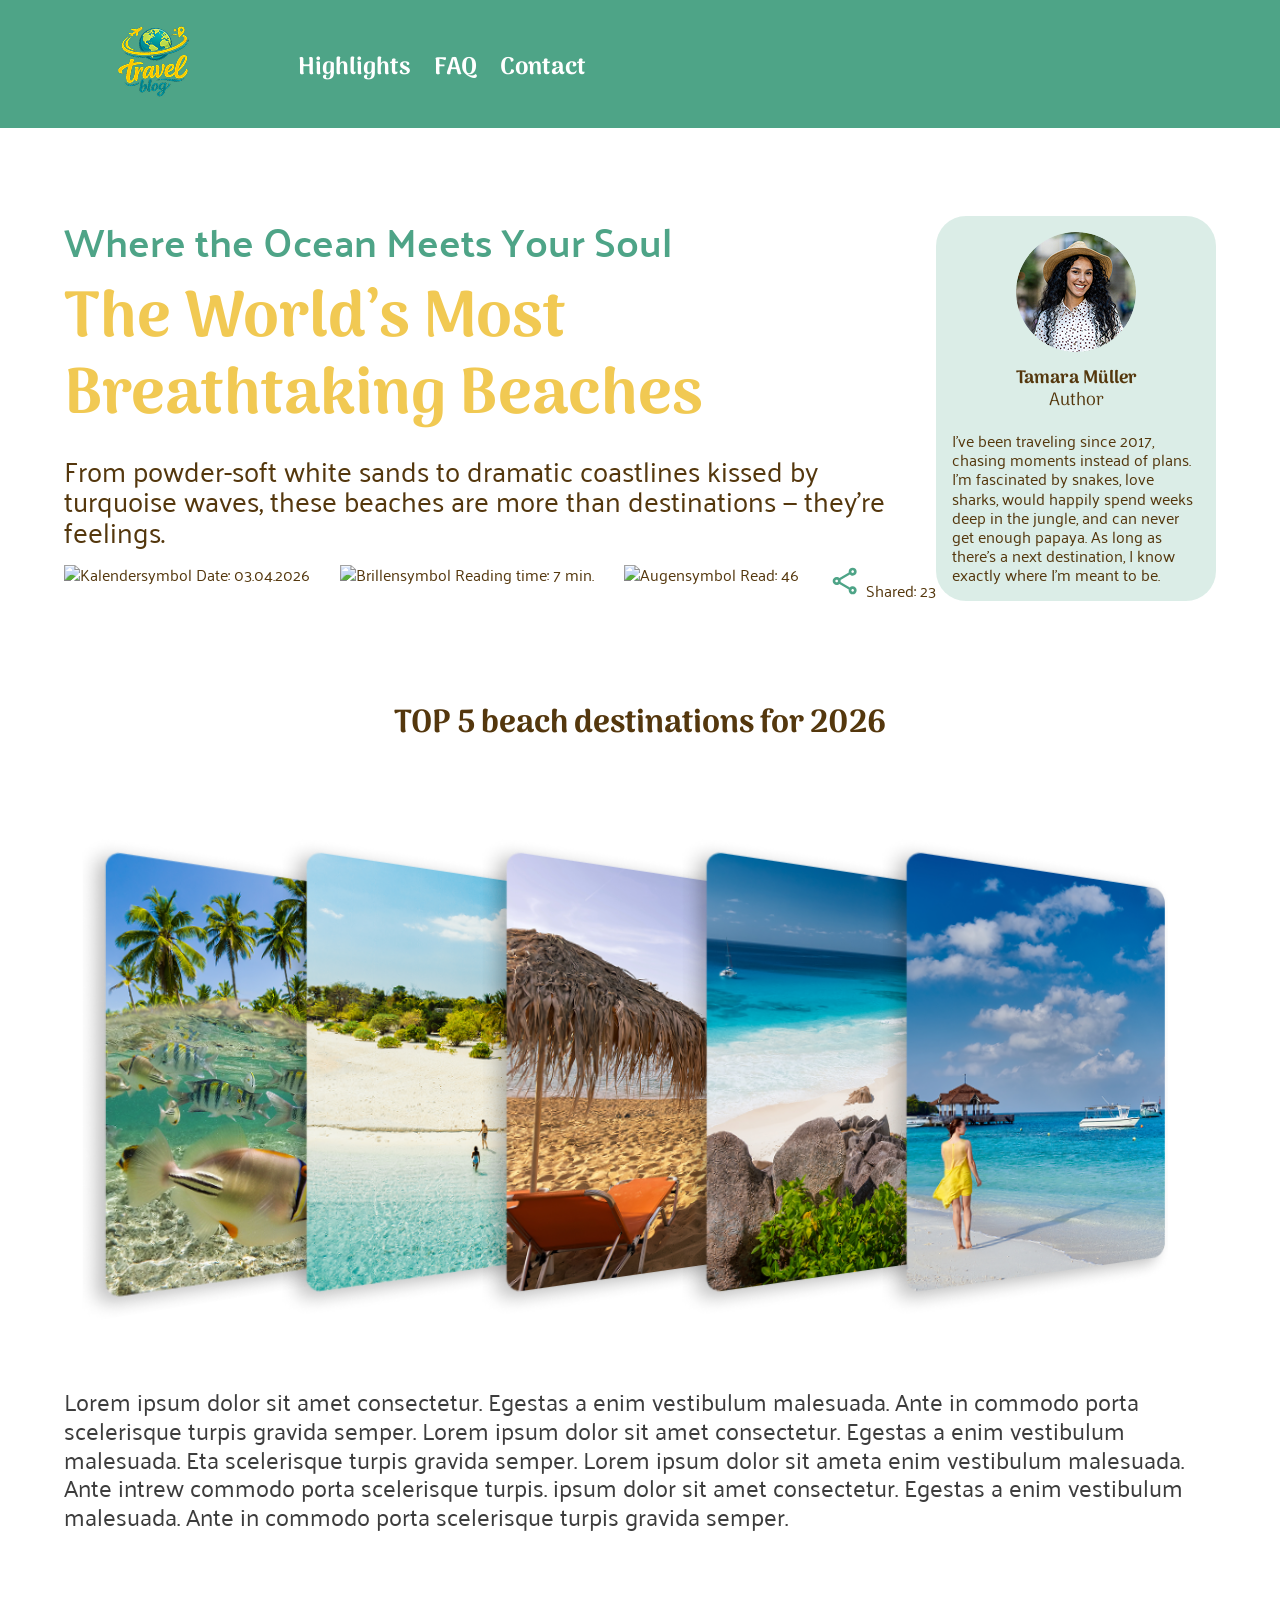
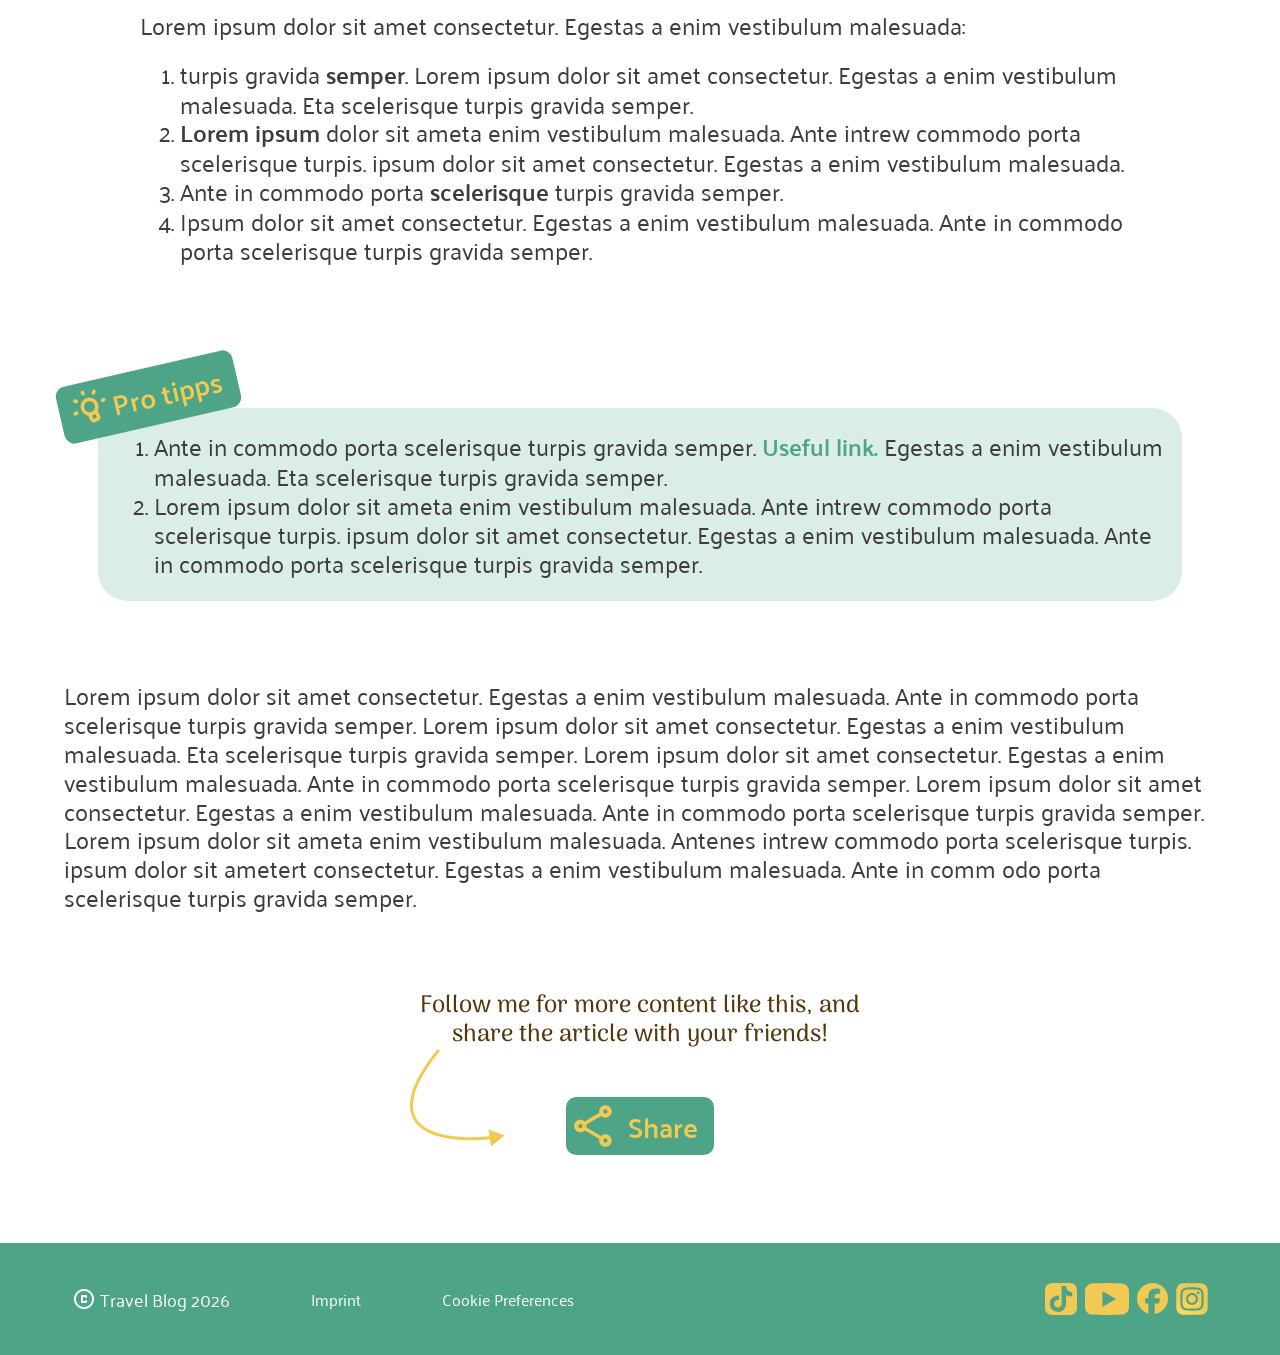
==== article-01-carousel.html @ adc6bc5c "fixed file names from _ to -" ====
<!DOCTYPE html>
<html lang="en">

<head>
  <meta charset="UTF-8">
  <meta name="viewport" content="width=device-width, initial-scale=1.0">
  <title>Travel Blog - Breathtaking Beaches</title>

  <link rel="stylesheet" href="./styles/standard.css">
  <link rel="stylesheet" href="./styles/variables.css">
  <link rel="stylesheet" href="./styles/fonts.css">
  <link rel="stylesheet" href="./styles/style-article-01.css">
  <link rel="shortcut icon" href="./assets/icon/favicon.png" type="image/x-icon">
</head>

<body>
  <header>
    <section>
      <a href="index.html"> <img src="./assets/images/logo travel-blog.png" alt="Rakete"></a>
      <nav>
        <ul>
          <li><a href="index.html#highlights">Highlights</a></li>
          <li><a href="index.html#faq">FAQ</a></li>
          <li><a href="index.html#contact">Contact</a></li>
        </ul>
      </nav>
    </section>
  </header>

  <main>
    <section class="top-block">
      <div class="article-head">
        <div class="article-heading-block">
          <p class="article-kicker">Where the Ocean Meets Your Soul</p>
          <h1 class="article-h1">The World’s Most Breathtaking Beaches</h1>
          <p class="article-intro">From powder-soft white sands to dramatic coastlines kissed by turquoise waves, these
            beaches are more than destinations — they’re feelings.</p>
          <div class="article-meta">
            <span><img src="./assets/icon/calendar_icon.png" alt="Kalendersymbol"> Date: 03.04.2026</span>
            <span><img src="./assets/icon/eyeglasses_icon.png" alt="Brillensymbol"> Reading time: 7 min.</span>
            <span><img src="./assets/icon/eye_icon.png" alt="Augensymbol"> Read: 46</span>
            <span><img src="./assets/icon/share_green.svg" alt="Teilensymbol"> Shared: 23</span>
          </div>
        </div>

        <div class="author-box">
          <figure class="author-photo">
            <img src="./assets/images/author-tamara.png" alt="Tamara M&uuml;ller">
          </figure>
          <div class="author-info">
            <p class="author-name">Tamara M&uuml;ller</p>
            <p class="author-role">Author</p>
          </div>
          <p class="author-bio">I've been traveling since 2017, chasing moments instead of plans. I'm fascinated by
            snakes, love sharks, would happily spend weeks deep in the jungle, and can never get enough papaya. As
            long as there's a next destination, I know exactly where I'm meant to be.</p>
        </div>
      </div>
    </section>

    <section class="carousel-section">
      <h2 class="article-h2">TOP 5 beach destinations for 2026</h2>
      <section class="rotating-slider">
        <input type="radio" name="art-scroller" id="art-slide-1" checked class="mobile-radio">
        <input type="radio" name="art-scroller" id="art-slide-2" class="mobile-radio">
        <input type="radio" name="art-scroller" id="art-slide-3" class="mobile-radio">
        <input type="radio" name="art-scroller" id="art-slide-4" class="mobile-radio">
        <input type="radio" name="art-scroller" id="art-slide-5" class="mobile-radio">

        <img src="./assets/images/carousel-card1.png" alt="" class="rotating-slider-element">
        <img src="./assets/images/carousel-card2.png" alt="" class="rotating-slider-element">
        <img src="./assets/images/carousel-card3.png" alt="" class="rotating-slider-element">
        <img src="./assets/images/carousel-card4.png" alt="" class="rotating-slider-element">
        <img src="./assets/images/carousel-card5.png" alt="" class="rotating-slider-element">

        <div class="slider-controls">
          <label for="art-slide-1"></label>
          <label for="art-slide-2"></label>
          <label for="art-slide-3"></label>
          <label for="art-slide-4"></label>
          <label for="art-slide-5"></label>
        </div>
      </section>
      <p>
        Lorem ipsum dolor sit amet consectetur. Egestas a enim vestibulum malesuada. Ante in commodo porta scelerisque
        turpis gravida semper. Lorem ipsum dolor sit amet consectetur. Egestas a enim vestibulum malesuada. Eta
        scelerisque turpis gravida semper. Lorem ipsum dolor sit ameta enim vestibulum malesuada. Ante intrew commodo
        porta scelerisque turpis. ipsum dolor sit amet consectetur. Egestas a enim vestibulum malesuada. Ante in commodo
        porta scelerisque turpis gravida semper.
      </p>
    </section>

    <section class="list-section">
      <p>Lorem ipsum dolor sit amet consectetur. Egestas a enim vestibulum malesuada:</p>
      <ol>
        <li>turpis gravida <strong>semper</strong>. Lorem ipsum dolor sit amet consectetur. Egestas a enim vestibulum
          malesuada. Eta scelerisque turpis gravida semper.</li>
        <li><strong>Lorem ipsum</strong> dolor sit ameta enim vestibulum malesuada. Ante intrew commodo porta
          scelerisque turpis. ipsum dolor sit amet consectetur. Egestas a enim vestibulum malesuada.</li>
        <li>Ante in commodo porta <strong>scelerisque</strong> turpis gravida semper.</li>
        <li>Ipsum dolor sit amet consectetur. Egestas a enim vestibulum malesuada. Ante in commodo porta scelerisque
          turpis gravida semper.</li>
      </ol>
    </section>

    <section class="pro-tipps-section">
      <div class="pro-tipps-tag">
        <img src="./assets/icon/bulb-icon.svg" alt="Glühbirne-Symbol"><span>Pro tipps</span>
      </div>
      <ol>
        <li>Ante in commodo porta scelerisque turpis gravida semper. <a href="#">Useful link.</a> Egestas a enim
          vestibulum malesuada.
          Eta scelerisque turpis gravida semper.</li>
        <li>Lorem ipsum dolor sit ameta enim vestibulum malesuada. Ante intrew commodo porta scelerisque turpis. ipsum
          dolor sit amet consectetur. Egestas a enim vestibulum malesuada. Ante in commodo porta scelerisque turpis
          gravida semper.</li>
      </ol>
    </section>

    <section>
      <p>
        Lorem ipsum dolor sit amet consectetur. Egestas a enim vestibulum malesuada. Ante in commodo porta scelerisque
        turpis gravida semper. Lorem ipsum dolor sit amet consectetur. Egestas a enim vestibulum malesuada. Eta
        scelerisque turpis gravida semper. Lorem ipsum dolor sit amet consectetur.
        Egestas a enim vestibulum malesuada. Ante in commodo porta scelerisque turpis gravida semper. Lorem ipsum dolor
        sit amet consectetur. Egestas a enim vestibulum malesuada. Ante in commodo porta scelerisque turpis gravida
        semper. Lorem ipsum dolor sit ameta enim vestibulum malesuada. Antenes intrew commodo porta scelerisque turpis.
        ipsum dolor sit ametert consectetur. Egestas a enim vestibulum malesuada. Ante in comm odo porta scelerisque
        turpis gravida semper.
      </p>
    </section>

    <section class="follow-me-wrapper">
      <section class="follow-me-block">
        <p>Follow me for more content like this, and <br>
          share the article with your friends!</p>
        <img src="./assets/images/curved-vector.png" alt="Geschwungener Pfeil" id="curved-vector">
        <input type="checkbox" id="share-toggle" class="share-toggle-checkbox">
        <label for="share-toggle" class="share-btn-label">
          <img src="./assets/icon/share_yellow.svg" alt="Teilenknopf">
          <span>Share</span>
          <div class="share-popout">
            <img src="./assets/icon/share_green.svg" alt="Zweites Bild">
            <div class="share-links">
              <a href="#">LinkedIn</a>
              <a href="#">WhatsApp</a>
            </div>
          </div>
        </label>
      </section>
    </section>
  </main>

  <footer>
    <div class="footer-content">
      <section class="company-data">
        <ul>
          <li><img src="./assets/icon/copyright_icon.png" alt="Copyright"><a href="index.html">Travel Blog 2026</a></li>
          <li><a href="imprint.html">Imprint</a></li>
          <li><a href="#">Cookie Preferences</a></li>
        </ul>
      </section>
      <section class="socialmedia">
        <a href="https://www.tiktok.com/de-DE/" target="_blank"><img src="./assets/icon/Tiktok_icon.svg"
            alt="TikTok"></a>
        <a href="https://www.youtube.de/" target="_blank"><img src="./assets/icon/youtube.svg" alt="YouTube"></a>
        <a href="https://www.facebook.com/" target="_blank"><img src="./assets/icon/facebook.svg" alt="Facebook"></a>
        <a href="https://www.instagram.com/" target="_blank"><img src="./assets/icon/Instagram_logo.svg"
            alt="Instagram"></a>
      </section>
    </div>

    <section class="mobile-footer-nav">
      <a href="index.html"><img src="./assets/icon/home.svg" alt="Home"></a>
      <a href="index.html#highlights"><img src="./assets/icon/rocket_icon.svg" alt="Highlights"></a>
      <a href="index.html#faq"><img src="./assets/icon/questionmark.svg" alt="FAQ"></a>
      <a href="index.html#contact"><img src="./assets/icon/person_icon.svg" alt="Contact"></a>
    </section>
  </footer>
</body>

</html>
---- styles/standard.css ----
* {
    margin: 0;
    box-sizing: border-box;
    scroll-behavior: smooth;
}

html {
    overflow-y: scroll; 
    overflow-x: hidden;
}

body {
    display: flex;
    flex-direction: column;
    min-height: 100vh;
    width: 100%;
    overflow-x: hidden;
}

/********************Header Section**************/
/************************************************/
header {
    display: flex;
    justify-content: start;
    align-items: center;

    padding: var(--main-frame);
    background-color: var(--bg-color-header);
    height: 128px;
}

header section {
    display: flex;
    justify-content: space-around;
    align-items: center;
    width: 50%;
}

@media (max-width: 768px) {
    header section {
        width: 100%;
        justify-content: center;
    }
}

header section img {
    width: 72px;
}

nav {
    width: 50%;
}

@media (max-width: 768px) {
    nav {
        display: none;
    }
}

nav ul {
    display: flex;
    justify-content: space-between;
    align-items: center;
    gap: 16px;

    padding: 0;
    list-style-type: none;
}

nav a {
    text-decoration: none;
    transition: 0.1s;
    position: relative;
}

nav a::after {
    content: "";
    position: absolute;
    left: 0;
    bottom: 0px;
    width: 110%;
    height: 18px;

    background-repeat: no-repeat;
    background-size: 100% 100%;

    opacity: 0;
    transition: opacity 0.2s ease-in-out;
}

nav li:nth-child(1) a::after {
    background-image: url('../assets/icon/swoosh-long.svg');
}

nav li:nth-child(2) a::after {
    background-image: url('../assets/icon/swoosh-short.svg');
}

nav li:nth-child(3) a::after {
    background-image: url('../assets/icon/swoosh-middle.svg');
}

nav a:hover {
    text-decoration: none;
    color: var(--primary-yellow);
}

nav a:hover::after {
    opacity: 1;
}

/********************Main Section****************/
/************************************************/
/********top-block********/
/**************************/
main {
    flex: 1;
    display: flex;
    flex-direction: column;
    align-items: center;
    gap: 80px;

    background-color: var(--bg-color-main);
}

@media (max-width: 1279px) {
    main {
        gap: 40px;
    }
}

@media (max-width: 768px) {
    main {
        gap: 40px;
    }
}

.top-block {
    display: flex;
    flex-direction: column;
    gap: 48px;

    width: 100%;
}

.article-head {
    display: flex;
    justify-content: space-between;
}

/* --- Tablet-View (1279px - 769px) --- */
@media (max-width: 1279px) {
    .article-head {
        display: grid;
        grid-template-columns: 1fr 280px;
        grid-template-rows: auto auto auto auto 1fr;
        column-gap: 48px;
        row-gap: 16px;
    }
}

/* --- Smartphone-View (< 769px) --- */
@media (max-width: 768px) {
    .article-head {
        display: flex;
        flex-direction: column;
        gap: 48px;
    }
}

.article-heading-block {
    display: flex;
    flex-direction: column;
    justify-content: space-between;
    max-width: 65ch;
}

@media (max-width: 1279px) {
    .article-heading-block {
        display: contents;
    }

    .article-kicker {
        grid-column: 1 / 3;
        grid-row: 1 / 2;
    }

    .article-h1 {
        grid-column: 1 / 3;
        grid-row: 2 / 3;
        margin-bottom: 16px;
    }

    .article-intro {
        grid-column: 1 / 2;
        grid-row: 3 / 4;
    }

    .article-meta {
        grid-column: 1 / 2;
        grid-row: 4 / 5;
        margin-top: 32px;
    }
}

@media (max-width: 768px) {
    .article-heading-block {
        display: flex;
        max-width: 100%;
        gap: 24px;
    }
}

.article-meta {
    display: flex;
    gap: 32px;
}

.article-meta span {
    white-space: nowrap;
}

@media (max-width: 1279px) {
    .article-meta {
        display: grid;
        grid-template-columns: repeat(2, max-content);
        gap: 16px 32px;
    }
}

@media (max-width: 768px) {
    .article-meta {
        display: grid;
        grid-template-columns: repeat(2, minmax(0, 1fr));
        gap: 12px 24px;
    }
}

@media (max-width: 480px) {
    .article-meta {
        grid-template-columns: 1fr;
    }
}

/* author-box */
/**************/
.author-box {
    display: flex;
    flex-direction: column;
    align-items: center;
    gap: 4px;

    background-color: var(--primary-green-light);
    border-radius: 30px;
    padding: 16px;
    text-align: center;
    max-width: 280px;
    max-height: 390px;
}

@media (max-width: 1279px) {
    .author-box {
        grid-column: 2 / 3;
        grid-row: 3 / 6;
    }
}

@media (max-width: 768px) {
    .author-box {
        max-width: 100%;
        max-height: fit-content;
    }
}

.author-photo {
    width: 120px;
    height: 120px;
    border-radius: 50%;
    flex-shrink: 0;
    overflow: hidden;
    margin-bottom: 12px;
}

.author-role {
    margin-bottom: 16px;
}

/************Follow-Me-Wrapper***************/
/******************************************/
.follow-me-wrapper {
    display: flex;
    justify-content: center;
}

.follow-me-block {
    display: flex;
    flex-direction: column;
    align-items: center;
    text-align: center;
    gap: 48px;

    width: 100%;
    max-width: 500px;
    position: relative;
}

#curved-vector {
    position: absolute;
    bottom: 0;
    left: -10px;
    padding-bottom: 8px;
}

@media (max-width: 480px) {
    #curved-vector {
        width: 60px; 
        height: auto;
        left: 0px;
    }
}

.share-toggle-checkbox {
    display: none;
}

.share-btn-label {
    cursor: pointer;
    display: flex;
    justify-content: center;
    align-items: center;
    background-color: var(--primary-green);
    border-radius: 10px;
    max-width: 200px;
    
    height: 58px; 
    
    padding: 4px 16px 4px 4px;
    gap: 8px;
    
    font-family: 'Palanquin';
    font-weight: 700;
    font-size: 28px;
    line-height: 1.2;
    color: var(--primary-yellow);
    
    transition: all 0.3s ease;
    user-select: none;
    position: relative; 
}

.share-btn-label > img:first-of-type {
    display: block;
    width: 50px;
    height: auto;
    object-fit: contain;
    transition: all 0.4s ease;
}

.share-btn-label:active {
    transform: scale(0.95);
}

.share-toggle-checkbox:checked + .share-btn-label {
    background-color: var(--primary-yellow);
    color: var(--primary-green);
    padding: 4px 16px; 
    transform: translateX(-20px);
}

.share-toggle-checkbox:checked + .share-btn-label:active {
    transform: translateX(-20px) scale(0.95);
}

.share-toggle-checkbox:checked + .share-btn-label > img:first-of-type {
    width: 0;
    opacity: 0;
    margin-right: -8px; 
    transform: scale(0);
}

.share-popout {
    position: absolute;
    left: calc(100% + 16px); 
    top: 50%;
    
    display: flex;
    align-items: center;
    gap: 6px;
    
    opacity: 0;
    visibility: hidden;
    transform: translateY(-50%) translateX(-15px) scale(0.9);
    transition: all 0.4s cubic-bezier(0.175, 0.885, 0.32, 1.275); 
}

.share-popout img {
    height: 40px; 
    width: auto;
}

.share-links {
    display: flex;
    flex-direction: column;
    align-items: start;
    gap: 10px;
}

.share-links a {
    font-family: 'Palanquin';
    font-weight: 700;
    font-size: 16px; 
    color: var(--primary-green);
    text-decoration: none;
    line-height: 1;
}

.share-links a:hover {
    text-decoration: underline;
}

.share-toggle-checkbox:checked + .share-btn-label .share-popout {
    opacity: 1;
    visibility: visible;
    transform: translateY(-50%) translateX(0) scale(1);
}

@media (max-width: 768px) {
    .share-btn-label {
        max-width: 140px;
        height: 44px;
        padding: 2px 8px 2px 2px;
    }

    .share-toggle-checkbox:checked + .share-btn-label {
        padding: 2px 12px;
    }

    .share-btn-label > img:first-of-type {
        width: 32px; 
    }

    .share-btn-label span {
        font-size: 20px;
    }
    
    .share-popout {
        left: calc(100% + 12px);
        gap: 8px;
    }

    .share-popout img {
        height: 30px;
    }

    .share-links a {
        font-size: 14px; 
    }
}

/**************Pro-Tipps-Section*****************/
/************************************************/
.pro-tipps-section {
    position: relative;
    background-color: var(--primary-green-light);
    max-width: 1084px;
    border-radius: 30px;
    padding: 24px 16px;
}

.pro-tipps-section a {
    text-decoration: none;
}

.pro-tipps-section a:hover {
    text-decoration: underline;
}

.pro-tipps-tag {
    position: absolute;
    top: -40px;
    left: -40px;
    transform: rotate(-13deg);

    display: flex;
    justify-content: center;
    align-items: center;

    background-color: var(--primary-green);
    border-radius: 10px;
    max-width: 200px;
    max-height: 64px;
    padding: 4px 16px 4px 4px;
}

@media (max-width: 768px) {
    .pro-tipps-tag {
        top: -24px;
        left: -16px;
        max-width: 140px;
        max-height: 44px;
        padding: 2px 8px 2px 2px;
    }
}

.pro-tipps-tag img {
    max-width: 50px;
}

@media (max-width: 768px) {
    .pro-tipps-tag img {
        max-width: 32px;
    }
}

/********************Footer Section**************/
/************************************************/
footer {
    display: flex;
    justify-content: center;
    padding: 0;
    background-color: var(--bg-color-footer);
}

.footer-content {
    display: flex;
    justify-content: space-between;
    align-items: center;
    padding: var(--main-frame);
    padding-top: 32px;
    padding-bottom: 32px;
    width: 100%;
}

@media (max-width: 768px) {
    .footer-content {
        justify-content: space-between;
        align-items: center;
        gap: 8px;
        padding-left: 16px;
        padding-right: 16px;
    }
}

footer ul li a {
    text-decoration: none;
}

footer ul li a:hover {
    text-decoration: underline;
}

.company-data {
    width: 45%;
}

@media (max-width: 1279px) {
    .company-data {
        width: auto;
    }
}

@media (max-width: 768px) {
    .company-data {
        width: 100%;
    }
}

.company-data ul {
    display: flex;
    justify-content: space-between;
    padding: 8px;
    margin: 0;
    list-style-type: none;
}

@media (max-width: 1279px) {
    .company-data ul {
        gap: 16px;
    }
}

@media (max-width: 768px) {
    .company-data ul {
        flex-direction: column;
        align-items: flex-start;
        gap: 8px;
        padding: 0;
    }
}

.company-data li {
    display: flex;
    justify-content: center;
    align-items: center;
    margin: 0;
    padding: 0;
    gap: 4px;
    line-height: 1;
}

.company-data li:first-child,
.company-data li:first-child a {
    font-size: 18px;
}

@media (max-width: 1279px) {
    .company-data li {
        white-space: nowrap;
    }
}

.company-data img {
    width: 24px;
    display: block;
}

.socialmedia {
    display: flex;
    justify-content: space-between;
    align-items: center;
    gap: 8px;
    padding: 8px;
}

.socialmedia a {
    display: flex;
    align-items: center; 
}

@media (max-width: 768px) {
    .socialmedia {
        padding: 0;
    }
}

.socialmedia img {
    height: 32px;
    width: auto;
    display: block;
    object-fit: contain;
}

.socialmedia ul {
    padding: 0;
    list-style-type: none;
}

/* --- (320px - 480px) --- */
@media (max-width: 480px) {
    .company-data ul li,
    .company-data ul li a {
        font-size: 14px; 
        line-height: 1;
    }

    .company-data img {
        width: 18px; 
    }

    .socialmedia img {
        height: 22px;
        width: auto;
    }

    .socialmedia {
        gap: 6px;
    }
}
/******************** Mobile Footer Navigation ***************/
/*************************************************************/
.mobile-footer-nav {
    display: none;
}

@media (max-width: 768px) {
    main {
        padding-bottom: 32px;
    }

    footer {
        padding-bottom: 90px;
    }

    .mobile-footer-nav {
        display: flex;
        position: fixed;
        bottom: 0;
        left: 0;
        z-index: 1000;
        justify-content: space-around;
        align-items: center;
        background-color: var(--primary-yellow);
        padding: 24px 25px;
        width: 100%;
        gap: 16px;
    }

    .mobile-footer-nav a {
        display: flex;
        align-items: center;
        justify-content: center;
    }

    .mobile-footer-nav img {
        height: auto;
    }
}

@media (max-width: 480px) {
    .mobile-footer-nav {
        padding: 12px 16px;
        gap: 8px;
    }

    .mobile-footer-nav img {
        height: 24px;
    }

    footer {
        padding-bottom: 45px;
    }
}
---- styles/variables.css ----
:root {
  --bg-color-header: var(--primary-green);
  --bg-color-main: var(--primary-white);
  --bg-color-footer: var(--primary-green);
  --carousel: var(--primary-white);

  --primary-green: rgba(78, 164, 135, 1);
  --primary-green-light: rgba(78, 164, 135, 0.2);
  --primary-yellow: rgba(241, 201, 83, 1);
  --primary-white: rgba(255, 255, 255, 1);
  --secondary-brown: rgba(84, 55, 13, 1);

  --main-frame: 8px max(calc(50% - 720px), 64px);
}

@media (max-width: 768px) {
    :root {
        --main-frame: 8px max(calc(50% - 720px), 16px);
    }
}
---- styles/fonts.css ----
/******************** Font Faces ****************/
/************************************************/

/* arima-regular - latin */
@font-face {
  font-display: swap;
  /* Check https://developer.mozilla.org/en-US/docs/Web/CSS/@font-face/font-display for other options. */
  font-family: 'Arima';
  font-style: normal;
  font-weight: 400;
  src: url('../assets/fonts/arima-v7-latin-regular.woff2') format('woff2');
  /* Chrome 36+, Opera 23+, Firefox 39+, Safari 12+, iOS 10+ */
}

/* arima-500 - latin */
@font-face {
  font-display: swap;
  /* Check https://developer.mozilla.org/en-US/docs/Web/CSS/@font-face/font-display for other options. */
  font-family: 'Arima';
  font-style: normal;
  font-weight: 500;
  src: url('../assets/fonts/arima-v7-latin-500.woff2') format('woff2');
  /* Chrome 36+, Opera 23+, Firefox 39+, Safari 12+, iOS 10+ */
}

/* arima-700 - latin */
@font-face {
  font-display: swap;
  /* Check https://developer.mozilla.org/en-US/docs/Web/CSS/@font-face/font-display for other options. */
  font-family: 'Arima';
  font-style: normal;
  font-weight: 700;
  src: url('../assets/fonts/arima-v7-latin-700.woff2') format('woff2');
  /* Chrome 36+, Opera 23+, Firefox 39+, Safari 12+, iOS 10+ */
}

/* palanquin-regular - latin */
@font-face {
  font-display: swap;
  /* Check https://developer.mozilla.org/en-US/docs/Web/CSS/@font-face/font-display for other options. */
  font-family: 'Palanquin';
  font-style: normal;
  font-weight: 400;
  src: url('../assets/fonts/palanquin-v17-latin-regular.woff2') format('woff2');
  /* Chrome 36+, Opera 23+, Firefox 39+, Safari 12+, iOS 10+ */
}

/* palanquin-600 - latin */
@font-face {
  font-display: swap;
  /* Check https://developer.mozilla.org/en-US/docs/Web/CSS/@font-face/font-display for other options. */
  font-family: 'Palanquin';
  font-style: normal;
  font-weight: 600;
  src: url('../assets/fonts/palanquin-v17-latin-600.woff2') format('woff2');
  /* Chrome 36+, Opera 23+, Firefox 39+, Safari 12+, iOS 10+ */
}


/******************** Global Styles *************/
/************************************************/

body {
  font-family: 'Palanquin';
  font-weight: 400;
  font-size: 24px;
  line-height: 1.2;
  color: rgba(61, 61, 61, 1);
}

@media (max-width: 1279px) {
  body {
    font-size: 20px;
  }
}

@media (max-width: 768px) {
  body {
    font-size: 16px;
  }
}

h1 {
  font-family: 'Arima';
  font-weight: 700;
  font-size: 60px;
  line-height: 1.2;
  text-align: center;
  color: var(--secondary-brown);
}

@media (max-width: 1279px) {
    h1 {
        font-size: 38px;
    }
}

h2 {
  font-family: 'Arima';
  font-weight: 700;
  font-size: 52px;
  line-height: 1.2;
  text-align: center;
  color: var(--primary-green);
  margin: 24px;
}

@media (max-width: 1279px) {
  h2 {
    font-size: 46px;
  }
}

@media (max-width: 768px) {
  h2 {
    font-size: 40px;
  }
}

h3 {
  font-family: 'Palanquin';
  font-weight: 600;
  font-size: 48px;
  line-height: 1.0;
  color: var(--carousel);
}

@media (max-width: 1279px) {
  h3 {
    font-size: 36px;
    line-height: 1.0;
    padding-top: 0;
    margin-top: 0;
  }
}

@media (max-width: 768px) {
  h3 {
    font-size: 28px;
  }
}

.btn {
  font-family: 'Arima';
  font-weight: 700;
  font-size: 24px;
  line-height: 1.2;
  letter-spacing: 0.05em;
  color: rgba(115, 115, 115, 1);
}


/******************** Header Section ************/
/************************************************/

nav a {
  font-family: 'Arima';
  font-weight: 700;
  font-size: 24px;
  line-height: 0.8;
  color: var(--primary-white);
}


/******************** Main Section **************/
/************************************************/

/* --- Article Head & Meta --- */
.article-kicker {
  font-family: 'Palanquin';
  font-weight: 600;
  font-size: 40px;
  line-height: 1.2;
  color: var(--primary-green);
}

@media (max-width: 1279px) {
  .article-kicker {
    font-size: 30px;
  }
}

@media (max-width: 768px) {
  .article-kicker {
    font-size: 20px;
  }
}

.article-h1 {
  font-family: 'Arima';
  font-weight: 700;
  font-size: 64px;
  line-height: 1.2;
  text-align: start;
  color: var(--primary-yellow);
}

@media (max-width: 1279px) {
  .article-h1 {
    font-size: 50px;
  }
}

@media (max-width: 768px) {
  .article-h1 {
    font-size: 40px;
  }
}

.article-h2 {
  font-family: 'Arima';
  font-weight: 600;
  font-size: 32px;
  line-height: 1.2;
  text-align: center;
  color: var(--secondary-brown);
}

@media (max-width: 1279px) {
  .article-h2 {
    font-size: 26px;
    margin-bottom: 0;
  }
}

@media (max-width: 768px) {
  .article-h2 {
    font-size: 20px;
  }
}

.article-intro {
  font-family: 'Palanquin';
  font-weight: 400;
  font-size: 28px;
  line-height: 1.1;
  color: var(--secondary-brown);
}

@media (max-width: 1279px) {
  .article-intro {
    font-size: 24px;
  }
}

@media (max-width: 768px) {
  .article-intro {
    font-size: 18px;
  }
}

.article-meta {
  font-family: 'Palanquin';
  font-weight: 400;
  font-size: 16px;
  line-height: 1.2;
  color: var(--secondary-brown);
}

/* --- Author Box --- */
.author-info {
  font-family: 'Arima';
  color: var(--secondary-brown);
  font-size: 1.12rem;
}

.author-name {
  font-family: 'Arima';
  font-weight: 700;
  font-size: 18px;
  line-height: 1.2;
  color: var(--secondary-brown);
}

.author-role {
  font-family: 'Arima';
  font-weight: 400;
  font-size: 1.12rem;
  color: var(--secondary-brown);
}

.author-bio {
  font-family: 'Palanquin';
  font-weight: 400;
  font-size: 1rem;
  line-height: 1.2;
  text-align: left;
  color: var(--secondary-brown);
}

/* --- Highlights & Scroller --- */
.scroller-overlay-text p {
  font-family: 'Palanquin';
  font-size: 28px;
  line-height: 1.1;
  color: var(--carousel);
}

/* --- FAQ Section --- */
.faq-question {
  font-family: 'Palanquin';
  font-weight: 700;
  font-size: 24px;
  line-height: 1.2;
  color: var(--secondary-brown);
}

@media (max-width: 1279px) {
  .faq-question {
    font-size: 20px;
  }
}

@media (max-width: 768px) {
  .faq-question {
    font-size: 16px;
  }
}

.faq-answer {
  font-family: 'Palanquin';
  font-weight: 500;
  font-size: 16px;
  line-height: 1.2;
  color: var(--secondary-brown);
}

/* --- Contact Form & Mixed Texts --- */
.contact-form,
#contact-heading p,
.highlights-section p {
  font-family: 'Palanquin';
  font-weight: 500;
  font-size: 24px;
  line-height: 1.2;
  color: var(--secondary-brown);
}

@media (max-width: 768px) {

  .contact-form,
  #contact-heading p,
  .highlights-section p {
    font-size: 24px;
  }
}

.form-consent {
  font-family: 'Palanquin';
  font-weight: 400;
  font-size: 15px;
  line-height: 1.2;
  color: var(--secondary-brown);
}

/* --- Pro Tipps Section --- */
.pro-tipps-tag {
  font-family: 'Palanquin';
  font-weight: 700;
  font-size: 28px;
  line-height: 1.2;
  color: var(--primary-yellow);
}

@media (max-width: 768px) {
  .pro-tipps-tag span {
    font-size: 20px;
  }
}

.pro-tipps-section a {
  font-family: 'Palanquin';
  font-weight: 700;
  font-size: 24px;
  line-height: 1.2;
  color: var(--primary-green);
}

@media (max-width: 1279px) {
  .pro-tipps-section a {
    font-size: 20px;
  }
}

@media (max-width: 768px) {
  .pro-tipps-section a {
    font-size: 16px;
  }
}

/* --- Follow Me Section --- */
.follow-me-block p {
  font-family: 'Arima';
  font-weight: 500;
  font-size: 24px;
  line-height: 1.2;
  text-align: center;
  color: var(--secondary-brown);
}

@media (max-width: 1279px) {
  .follow-me-block p {
    font-size: 21px;
  }
}

/* --- Smartphone-Ansicht (< 769px) --- */
@media (max-width: 768px) {
  .follow-me-block p {
    font-size: 18px;
  }
}

@media (max-width: 480px) {
    .article-h1, h1 {
        font-size: 32px;
    }
    .article-h2, h2 {
        font-size: 26px;
    }
    h3 {
        font-size: 22px;
    }
    .article-intro {
        font-size: 16px;
    }
}


/******************** Footer Section ************/
/************************************************/

footer a {
  font-family: 'Palanquin';
  font-weight: 400;
  font-size: 16px;
  line-height: 1.2;
  color: var(--primary-white);
}
---- styles/style-article-01.css ----
/********************Main Section****************/
/************************************************/
main {
    margin: var(--main-frame);
    padding-top: 80px;
    padding-bottom: 80px;
}

@media (max-width: 768px) {
    main {
        padding-top: 40px;
        padding-bottom: 40px;
    }
}

/********************carousel-section****************/
/***************************************************/
.carousel-section {
    display: flex;
    flex-direction: column;
    align-items: center;
    justify-content: center;
    gap: 60px;
}

@media (max-width: 1279px) {
    .carousel-section {
        gap: 0;
    }
}

@media (max-width: 768px) {
    .carousel-section {
        gap: 0px;
    }
}

/* --- 1. Globale & Desktop Carousel Styles --- */
.rotating-slider {
    display: flex;
    justify-content: center;
    align-items: center;
    width: 100%;
    max-width: 1350px;
    height: 440px;
    margin: 30px auto;
}

.mobile-radio,
.slider-controls {
    display: none;
}

.rotating-slider-element {
    z-index: 1;
    width: 300px;
    height: 440px;
    margin: 0 -50px;

    transform: perspective(500px) rotateY(20deg);
    transform-origin: center;

    transition: all 400ms ease-in-out;
    object-fit: cover;
    border-radius: 12px;
}

.rotating-slider-element:first-child {
    margin-left: 0;
}

.rotating-slider-element:last-child {
    margin-right: 0;
}

@media (min-width: 1280px) and (hover: hover) and (pointer: fine) {
    .rotating-slider-element:hover {
        z-index: 2;
        margin: 0 70px;
        transform: perspective(500px) rotateY(0deg) scaleX(1.3) scaleY(1.15);
    }

    .rotating-slider-element:hover~.rotating-slider-element {
        transform: perspective(500px) rotateY(-20deg);
        filter: brightness(50%);
    }
}

/* --- 2. Tablet (bis 1279px) --- */
@media (max-width: 1279px) {
    .rotating-slider {
        height: 320px;
    }

    .rotating-slider-element {
        width: 180px;
        height: 260px;
        margin: 0 -20px;
    }

    .rotating-slider-element:first-child {
        margin-left: 0;
    }

    .rotating-slider-element:last-child {
        margin-right: 0;
    }
}

/* --- 3. Tablet Klein (bis 868px) --- */
@media (max-width: 868px) {
    .rotating-slider {
        height: 280px;
    }
    .rotating-slider-element {
        width: 140px;
        height: 240px;
        margin: 0 -15px;
    }
}

/* --- 4. Mobile Navigation & Radio Logic (bis 768px) --- */
@media (max-width: 768px) {
    .rotating-slider {
        position: relative;
        justify-content: flex-start;
        flex-wrap: nowrap;
        overflow: hidden;
        
        width: 100vw;
        margin-left: calc(-50vw + 50%);
        margin-right: calc(-50vw + 50%);
        padding-left: calc(50vw - 100px);
        
        height: auto;
        gap: 16px;
        padding-bottom: 48px;
    }

    .slider-controls {
        display: flex;
        position: absolute;
        bottom: 0;
        left: 50%;
        transform: translateX(-50%);
        gap: 8px;
        z-index: 10;
    }

    .slider-controls label {
        display: block;
        width: 22px;
        height: 22px;
        background: var(--primary-green-light);
        border-radius: 20px;
        cursor: pointer;
        transition: all 0.3s ease;
    }

    .rotating-slider-element {
        flex: 0 0 200px !important;
        width: 200px !important;
        height: 293px !important;
        margin: 0 !important;
        
        opacity: 0;
        visibility: hidden;

        --x-offset: 0px;
        --y-rotate: 0deg;
        --scale: 0.85;
        --brightness: 0.6;
        
        transform: translateX(var(--x-offset)) perspective(500px) rotateY(var(--y-rotate)) scale(var(--scale)) !important;
        filter: brightness(var(--brightness));
        transform-origin: center;
        transition: transform 0.4s ease-in-out, opacity 0.3s ease, filter 0.4s ease, visibility 0.3s !important;
    }

    /* --- Radio Button Translation Logic --- */
    #art-slide-1:checked~.rotating-slider-element { --x-offset: 0px; }
    #art-slide-2:checked~.rotating-slider-element { --x-offset: calc(-1 * (200px + 16px)); }
    #art-slide-3:checked~.rotating-slider-element { --x-offset: calc(-2 * (200px + 16px)); }
    #art-slide-4:checked~.rotating-slider-element { --x-offset: calc(-3 * (200px + 16px)); }
    #art-slide-5:checked~.rotating-slider-element { --x-offset: calc(-4 * (200px + 16px)); }

    #art-slide-1:checked ~ .rotating-slider-element:nth-of-type(1) { --y-rotate: 0deg; --scale: 1; --brightness: 1; opacity: 1; visibility: visible; z-index: 5; }
    #art-slide-1:checked ~ .rotating-slider-element:nth-of-type(2) { --y-rotate: 25deg; --scale: 0.85; --brightness: 0.6; opacity: 1; visibility: visible; z-index: 1; }
    
    #art-slide-2:checked ~ .rotating-slider-element:nth-of-type(1) { --y-rotate: -25deg; --scale: 0.85; --brightness: 0.6; opacity: 1; visibility: visible; z-index: 1; }
    #art-slide-2:checked ~ .rotating-slider-element:nth-of-type(2) { --y-rotate: 0deg; --scale: 1; --brightness: 1; opacity: 1; visibility: visible; z-index: 5; }
    #art-slide-2:checked ~ .rotating-slider-element:nth-of-type(3) { --y-rotate: 25deg; --scale: 0.85; --brightness: 0.6; opacity: 1; visibility: visible; z-index: 1; }
    
    #art-slide-3:checked ~ .rotating-slider-element:nth-of-type(2) { --y-rotate: -25deg; --scale: 0.85; --brightness: 0.6; opacity: 1; visibility: visible; z-index: 1; }
    #art-slide-3:checked ~ .rotating-slider-element:nth-of-type(3) { --y-rotate: 0deg; --scale: 1; --brightness: 1; opacity: 1; visibility: visible; z-index: 5; }
    #art-slide-3:checked ~ .rotating-slider-element:nth-of-type(4) { --y-rotate: 25deg; --scale: 0.85; --brightness: 0.6; opacity: 1; visibility: visible; z-index: 1; }
    
    #art-slide-4:checked ~ .rotating-slider-element:nth-of-type(3) { --y-rotate: -25deg; --scale: 0.85; --brightness: 0.6; opacity: 1; visibility: visible; z-index: 1; }
    #art-slide-4:checked ~ .rotating-slider-element:nth-of-type(4) { --y-rotate: 0deg; --scale: 1; --brightness: 1; opacity: 1; visibility: visible; z-index: 5; }
    #art-slide-4:checked ~ .rotating-slider-element:nth-of-type(5) { --y-rotate: 25deg; --scale: 0.85; --brightness: 0.6; opacity: 1; visibility: visible; z-index: 1; }
    
    #art-slide-5:checked ~ .rotating-slider-element:nth-of-type(4) { --y-rotate: -25deg; --scale: 0.85; --brightness: 0.6; opacity: 1; visibility: visible; z-index: 1; }
    #art-slide-5:checked ~ .rotating-slider-element:nth-of-type(5) { --y-rotate: 0deg; --scale: 1; --brightness: 1; opacity: 1; visibility: visible; z-index: 5; }

    #art-slide-1:checked~.slider-controls label[for="art-slide-1"],
    #art-slide-2:checked~.slider-controls label[for="art-slide-2"],
    #art-slide-3:checked~.slider-controls label[for="art-slide-3"],
    #art-slide-4:checked~.slider-controls label[for="art-slide-4"],
    #art-slide-5:checked~.slider-controls label[for="art-slide-5"] {
        background: var(--primary-green);
        width: 40px;
    }
}


/********************List-section****************/
/************************************************/
.list-section {
    text-align: left;
    max-width: 1000px;
    margin-bottom: 64px;
}

@media (max-width: 768px) {
    .list-section {
        margin-bottom: 32px;
    }
}

.list-section p {
    padding-bottom: 20px;
}
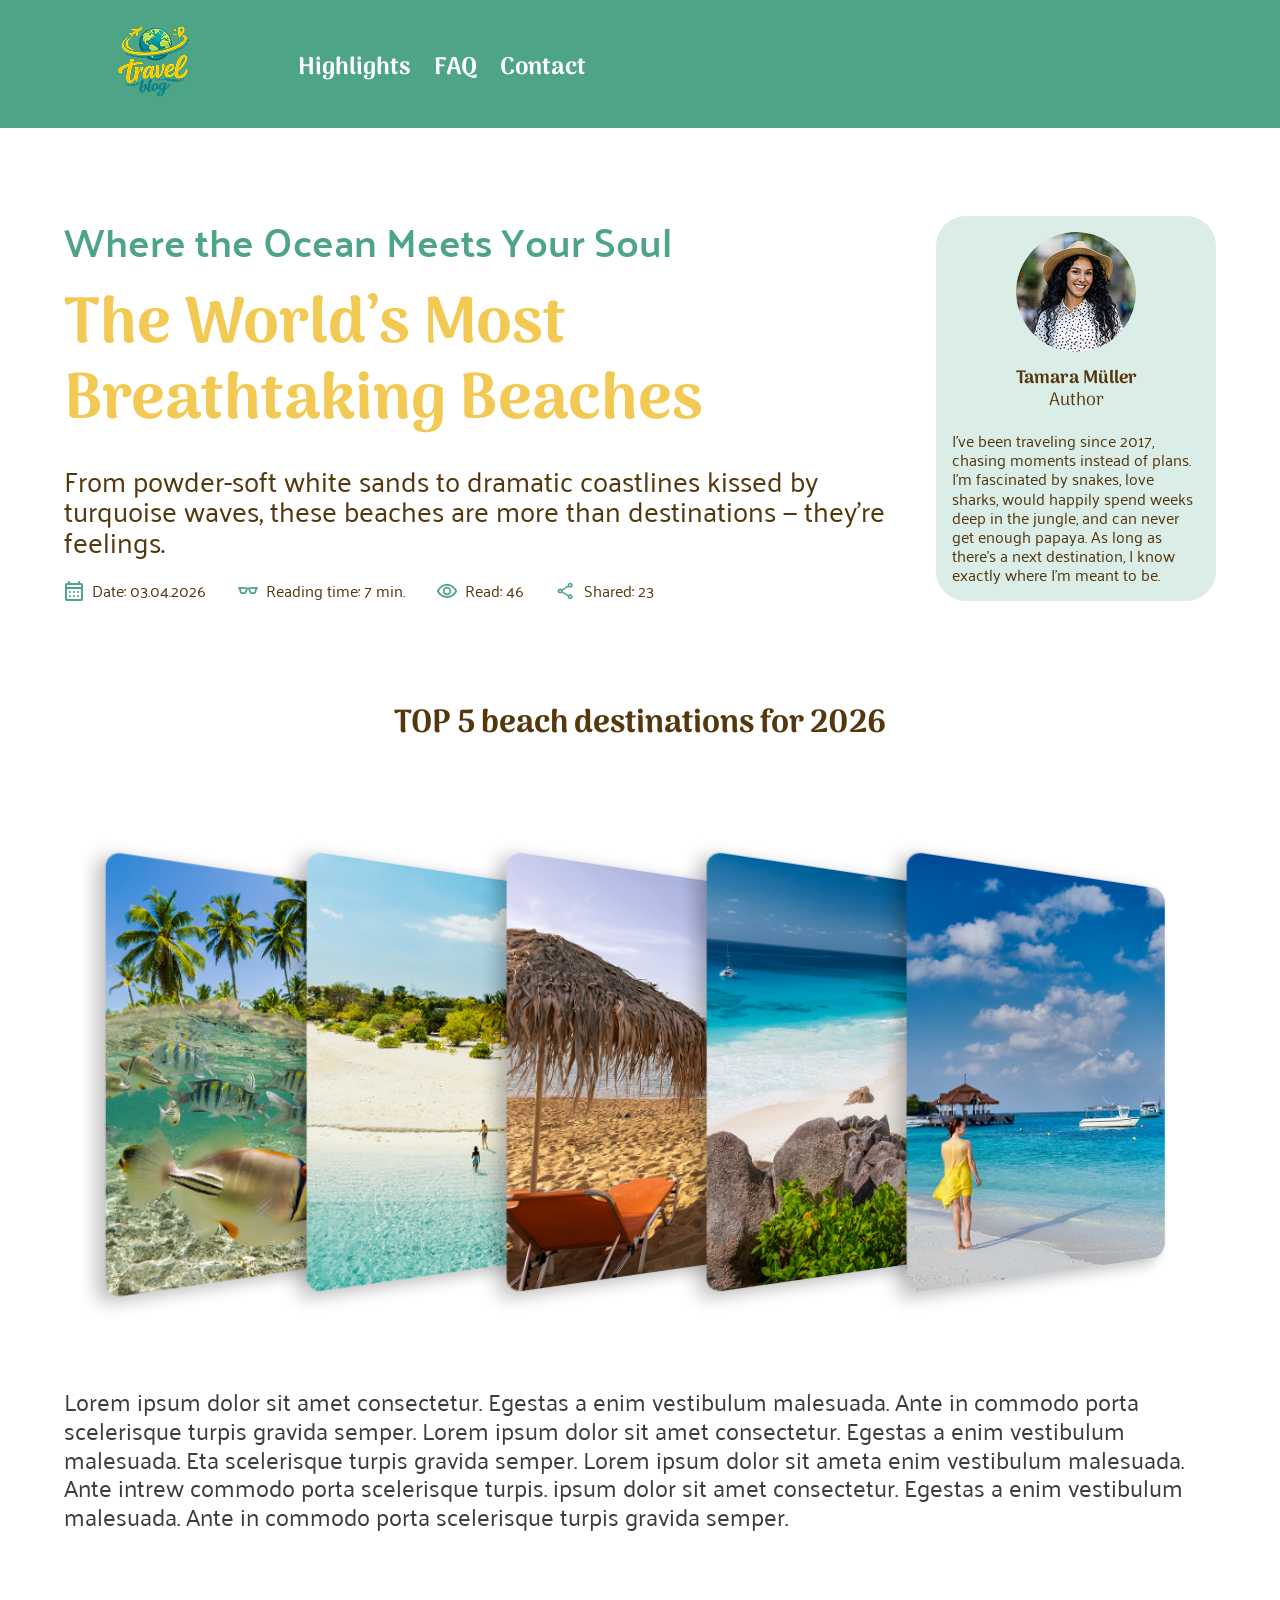
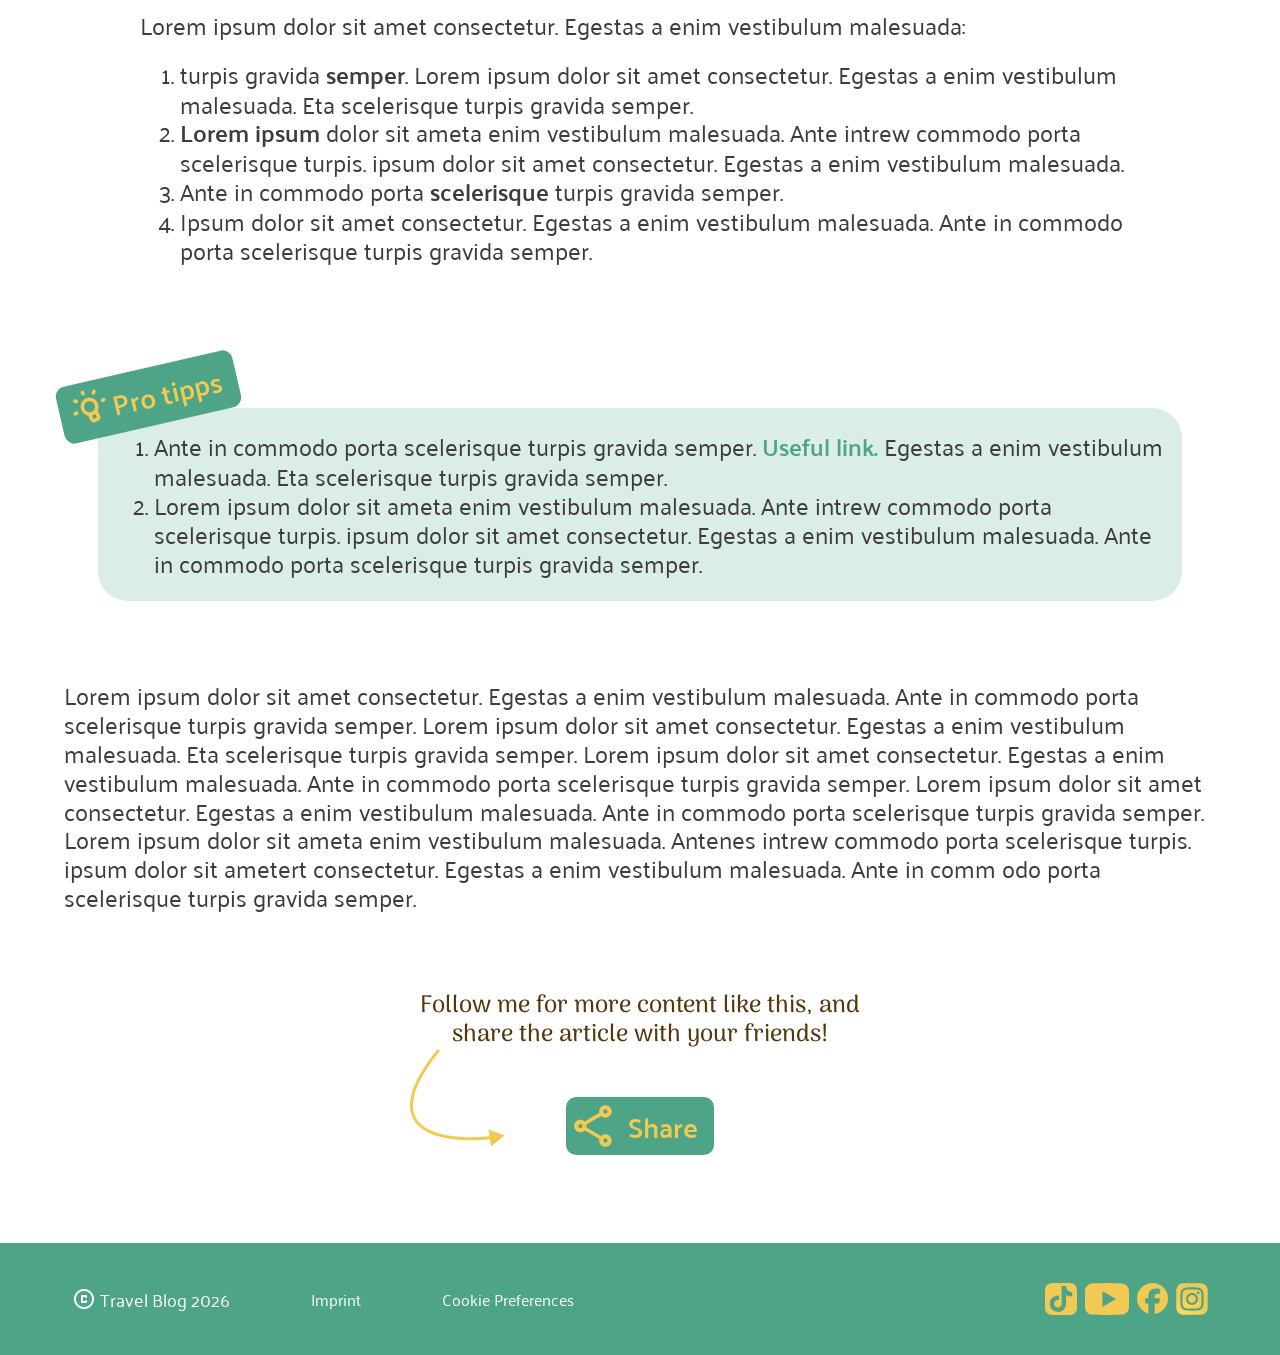
==== commit df961a19: "fixed icons in article-meta" ====
--- a/article-01-carousel.html
+++ b/article-01-carousel.html
@@ -36,9 +36,9 @@
           <p class="article-intro">From powder-soft white sands to dramatic coastlines kissed by turquoise waves, these
             beaches are more than destinations — they’re feelings.</p>
           <div class="article-meta">
-            <span><img src="./assets/icon/calendar_icon.png" alt="Kalendersymbol"> Date: 03.04.2026</span>
-            <span><img src="./assets/icon/eyeglasses_icon.png" alt="Brillensymbol"> Reading time: 7 min.</span>
-            <span><img src="./assets/icon/eye_icon.png" alt="Augensymbol"> Read: 46</span>
+            <span><img src="./assets/icon/calendar-icon.svg" alt="Kalendersymbol"> Date: 03.04.2026</span>
+            <span><img src="./assets/icon/eyeglasses-icon.svg" alt="Brillensymbol"> Reading time: 7 min.</span>
+            <span><img src="./assets/icon/eye-icon.svg" alt="Augensymbol"> Read: 46</span>
             <span><img src="./assets/icon/share_green.svg" alt="Teilensymbol"> Shared: 23</span>
           </div>
         </div>
--- a/styles/standard.css
+++ b/styles/standard.css
@@ -217,7 +217,17 @@
 }
 
 .article-meta span {
+    display: flex;
+    align-items: center;
+    gap: 8px;
     white-space: nowrap;
+}
+
+.article-meta img {
+    width: 20px;
+    height: 20px;
+    object-fit: contain;
+    flex-shrink: 0;
 }
 
 @media (max-width: 1279px) {
--- a/styles/style-article-01.css
+++ b/styles/style-article-01.css
@@ -86,7 +86,7 @@
     }
 }
 
-/* --- 2. Tablet (bis 1279px) --- */
+/* --- 2. Tablet (- 1279px) --- */
 @media (max-width: 1279px) {
     .rotating-slider {
         height: 320px;
@@ -107,7 +107,7 @@
     }
 }
 
-/* --- 3. Tablet Klein (bis 868px) --- */
+/* --- 3. Tablet Klein (- 868px) --- */
 @media (max-width: 868px) {
     .rotating-slider {
         height: 280px;
@@ -119,7 +119,7 @@
     }
 }
 
-/* --- 4. Mobile Navigation & Radio Logic (bis 768px) --- */
+/* --- 4. Mobile Navigation & Radio Logic (- 768px) --- */
 @media (max-width: 768px) {
     .rotating-slider {
         position: relative;
@@ -127,10 +127,11 @@
         flex-wrap: nowrap;
         overflow: hidden;
         
-        width: 100vw;
-        margin-left: calc(-50vw + 50%);
-        margin-right: calc(-50vw + 50%);
-        padding-left: calc(50vw - 100px);
+        width: calc(100% + 32px);
+        margin-left: -16px;
+        margin-right: -16px;
+
+        padding-left: calc(50% - 100px);
         
         height: auto;
         gap: 16px;
